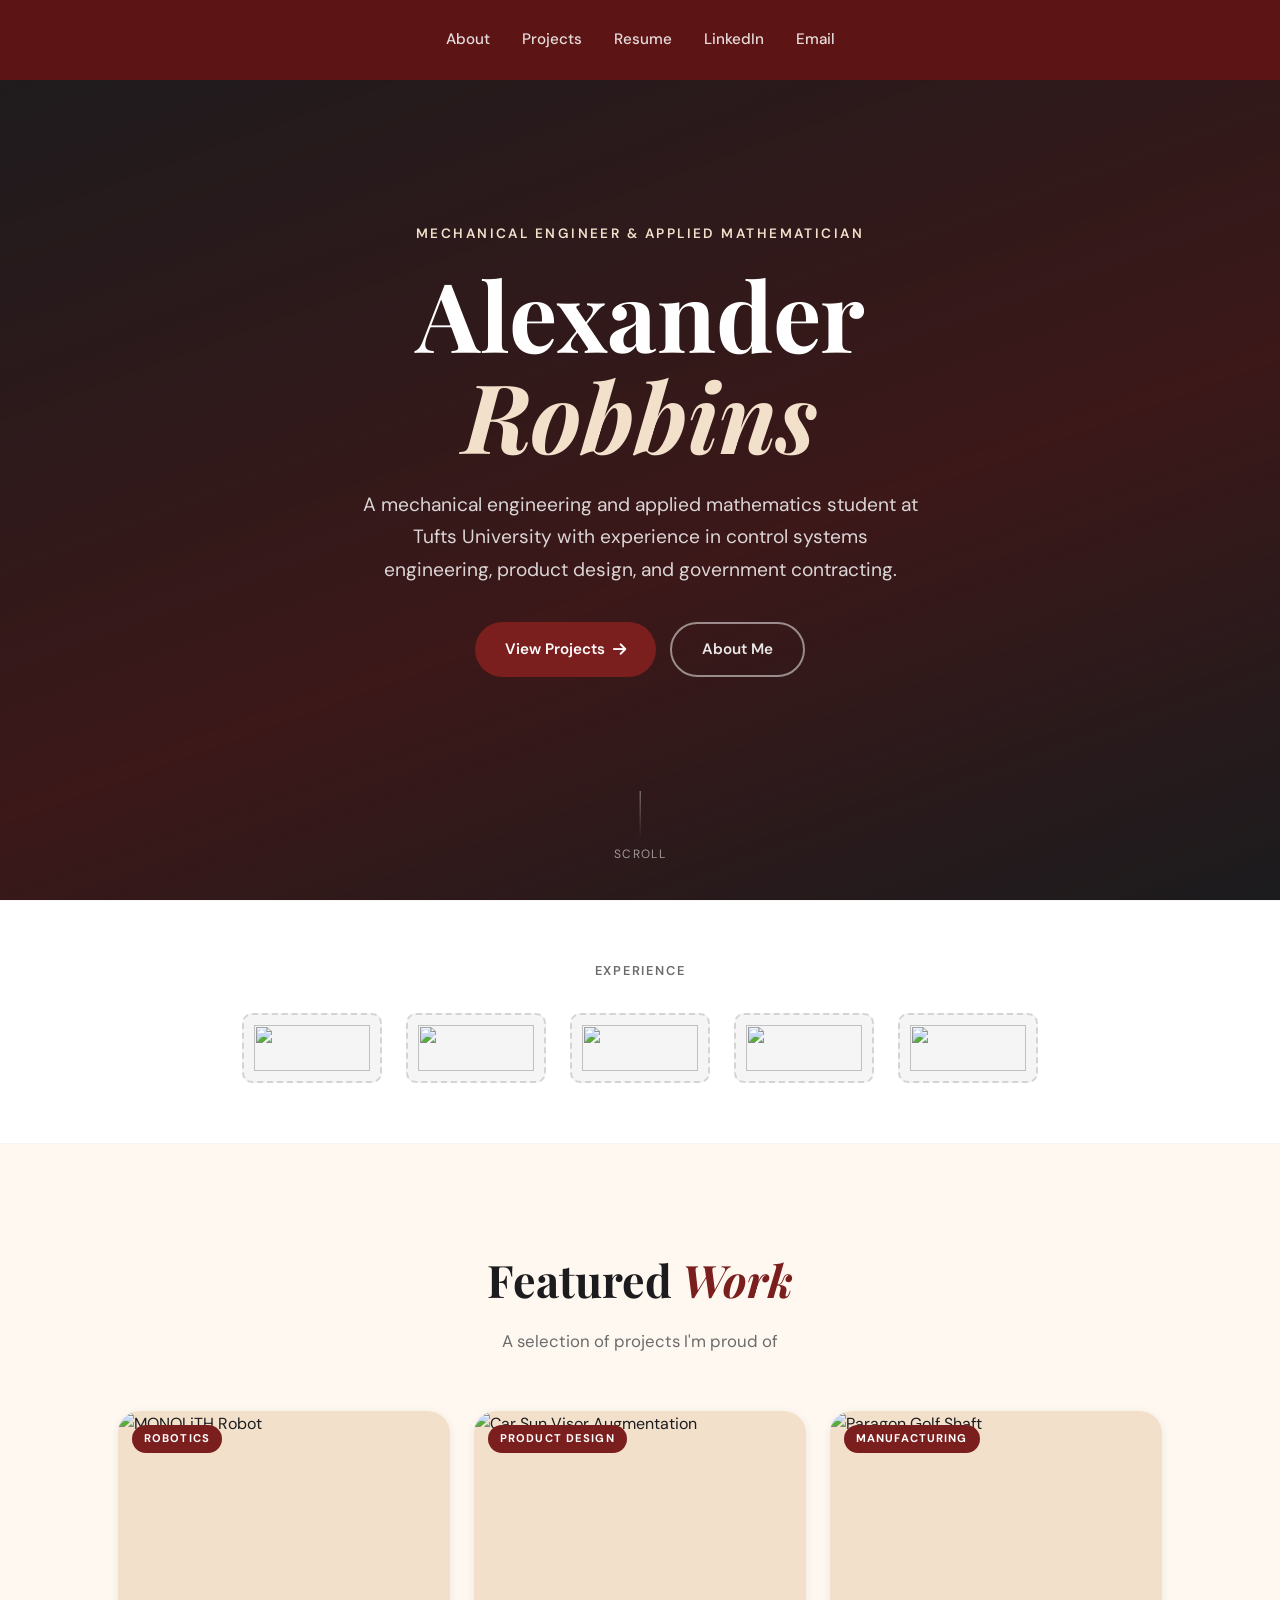
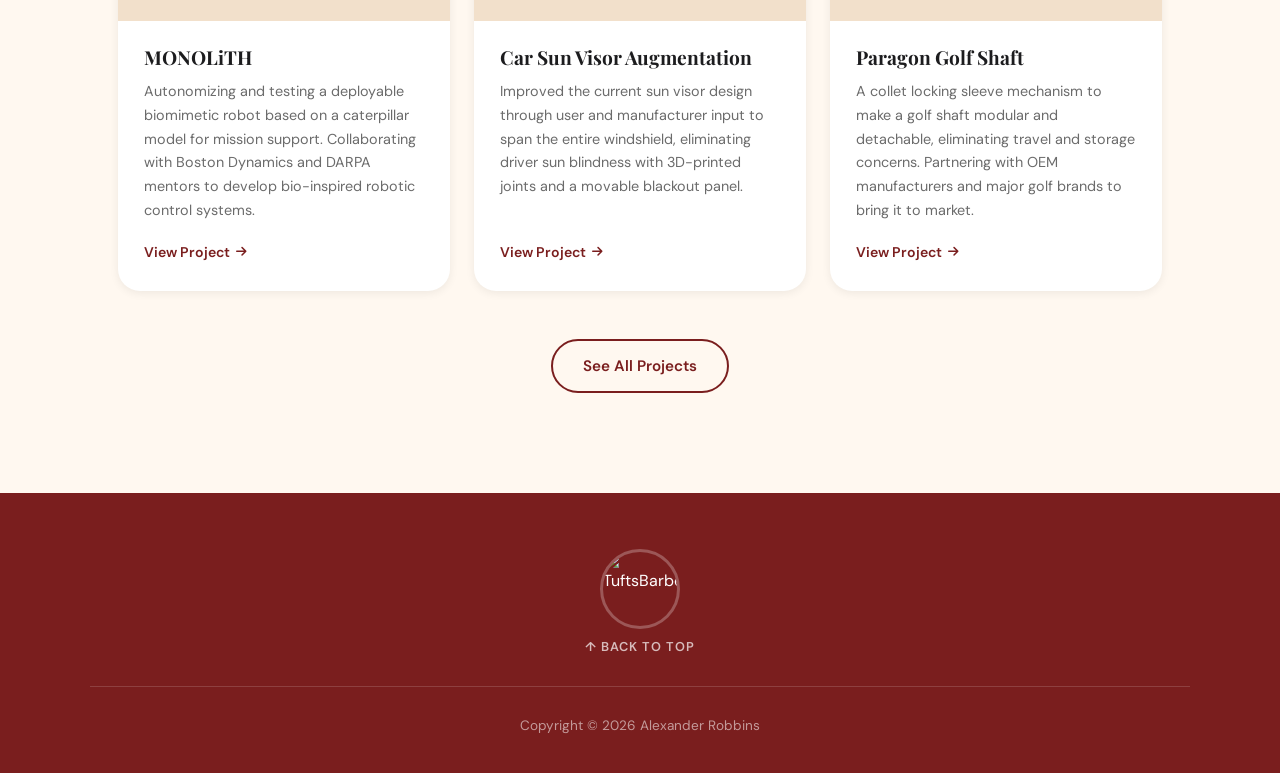
==== index.html @ dc8f38fe "Add files via upload" ====
<!DOCTYPE html>
<html lang="en">
<head>
  <meta charset="UTF-8">
  <meta name="viewport" content="width=device-width, initial-scale=1.0">
  <title>Alexander Robbins — Mechanical Engineer</title>
  <link rel="stylesheet" href="./styles.css">
  <!-- Font Awesome for icons -->
  <link href="https://cdnjs.cloudflare.com/ajax/libs/font-awesome/6.0.0/css/all.min.css" rel="stylesheet">
</head>

<body>

  <!-- ═══════════════════════════════════════════════
       NAVIGATION
       ═══════════════════════════════════════════════ -->
  <nav id="navbar">
    <div class="nav__inner">
      <!-- Left: Name -->
      <a href="index.html" class="nav__logo">Alexander Robbins</a>

      <!-- Right: Links -->
      <ul class="nav__links" id="navLinks">
        <li><a href="index.html"   class="nav__link">Home</a></li>
        <li><a href="./images/Alexander Robbins Resume Feb 2026.pdf" target="_blank" class="nav__link">Resume</a></li>
        <li><a href="projects.html" class="nav__link">Projects</a></li>
        <li><a href="contact.html" class="nav__link">Contact Me</a></li>
      </ul>

      <!-- Mobile hamburger -->
      <button class="nav__hamburger" id="hamburger" aria-label="Toggle menu">
        <span></span><span></span><span></span>
      </button>
    </div>
  </nav>

  <!-- ═══════════════════════════════════════════════
       HERO — full-screen background photo
       REPLACE: swap ./images/hero-bg.jpg with your
       preferred background photo
       ═══════════════════════════════════════════════ -->
  <section class="hero">
    <!-- Background image — REPLACE src with your photo -->
    <div class="hero__bg" style="background-image: url('./images/legos.JPEG');"></div>
    <div class="hero__overlay"></div>

    <div class="hero__content">
      <p class="hero__eyebrow">Mechanical Engineer &amp; Applied Mathematician</p>

      <h1 class="hero__name">
        Alexander<br><em>Robbins</em>
      </h1>

      <p class="hero__blurb">
        A mechanical engineering and applied mathematics student at Tufts University
        with experience in control systems engineering, product design, and government contracting.
      </p>

      <div class="hero__cta">
        <a href="projects.html" class="btn btn--primary">
          View Projects <i class="fas fa-arrow-right"></i>
        </a>
        <a href="aboutme.html" class="btn btn--outline" style="color: rgba(255,255,255,0.9); border-color: rgba(255,255,255,0.5);">
          About Me
        </a>
      </div>
    </div>

    <!-- Scroll cue -->
    <div class="hero__scroll">
      <div class="hero__scroll-line"></div>
      <span>Scroll</span>
    </div>
  </section>

  <!-- ═══════════════════════════════════════════════
       EXPERIENCE — company logo strip
       HOW TO USE: Inside each .logo-placeholder div,
       add an <img src="./images/company-logo.png">
       and remove the <span> text. The grey box will
       disappear and your logo will fill the space.
       ═══════════════════════════════════════════════ -->
  <section class="experience">
    <div class="experience__label">Experience</div>
    <div class="experience__logos">

      <!-- REPLACE EACH: add <img src="./images/[logo].png"> inside, remove <span> -->
      <div class="logo-placeholder">
        <img src="./images/rtxlogo.png">
      </div>
      <div class="logo-placeholder">
        <img src="./images/oxbow.png">
      </div>
      <div class="logo-placeholder">
        <img src="./images/tuftslogo.png">      
    </div>
      <div class="logo-placeholder">
        <img src="./images/ewblogo.jpg">      
    </div>
      <div class="logo-placeholder">
        <img src="./images/dhhslogo.png">      
      </div>

    </div>
  </section>

  <!-- ═══════════════════════════════════════════════
       FEATURED PROJECTS
       Three highlighted projects on the home page
       ═══════════════════════════════════════════════ -->
  <section class="featured section">
    <div class="container">
      <h2 class="section-title">Featured <span>Work</span></h2>
      <p class="section-subtitle">A selection of projects I'm proud of</p>

      <div class="featured__grid">

        <!-- ── Featured Card 1: MONOLiTH ── -->
        <div class="featured-card reveal">
          <div class="featured-card__img-wrap">
            <!-- REPLACE: ./images/monolith.jpg -->
            <img src="./images/monolith.png" alt="MONOLiTH Robot">
            <span class="featured-card__badge">Robotics</span>
          </div>
          <div class="featured-card__body">
            <h3 class="featured-card__title">MONOLiTH</h3>
            <p class="featured-card__desc">
              Autonomizing and testing a deployable biomimetic robot based on a caterpillar
              model for mission support. Collaborating with Boston Dynamics and DARPA mentors
              to develop bio-inspired robotic control systems.
            </p>
            <!-- REPLACE href with link to project report or page -->
            <a href="https://par.nsf.gov/servlets/purl/10316323" class="featured-card__link">
              View Project <i class="fas fa-arrow-right"></i>
            </a>
          </div>
        </div>

        <!-- ── Featured Card 2: Car Sun Visor ── -->
        <div class="featured-card reveal reveal--delay-2">
          <div class="featured-card__img-wrap">
            <!-- REPLACE: ./images/sunvisor.jpg -->
            <img src="./images/sunvisor.webp" alt="Car Sun Visor Augmentation">
            <span class="featured-card__badge">Product Design</span>
          </div>
          <div class="featured-card__body">
            <h3 class="featured-card__title">Car Sun Visor Augmentation</h3>
            <p class="featured-card__desc">
              Improved the current sun visor design through user and manufacturer input to
              span the entire windshield, eliminating driver sun blindness with 3D-printed
              joints and a movable blackout panel.
            </p>
            <!-- REPLACE href -->
            <a href="#" class="featured-card__link">
              View Project <i class="fas fa-arrow-right"></i>
            </a>
          </div>
        </div>

        <!-- ── Featured Card 3: Paragon Golf Shaft ── -->
        <div class="featured-card reveal reveal--delay-3">
          <div class="featured-card__img-wrap">
            <!-- REPLACE: ./images/paragon.jpg -->
            <img src="./images/paragondiagram.png" alt="Paragon Golf Shaft">
            <span class="featured-card__badge">Manufacturing</span>
          </div>
          <div class="featured-card__body">
            <h3 class="featured-card__title">Paragon Golf Shaft</h3>
            <p class="featured-card__desc">
              A collet locking sleeve mechanism to make a golf shaft modular and detachable,
              eliminating travel and storage concerns. Partnering with OEM manufacturers and
              major golf brands to bring it to market.
            </p>
            <!-- REPLACE href -->
            <a href="/images/golf_shaft_oem_deck_1.pptx" class="featured-card__link">
              View Project <i class="fas fa-arrow-right"></i>
            </a>
          </div>
        </div>

      </div>

      <div class="featured__cta">
        <a href="projects.html" class="btn btn--outline">See All Projects</a>
      </div>
    </div>
  </section>

  <!-- ═══════════════════════════════════════════════
       FOOTER
       ═══════════════════════════════════════════════ -->
  <footer>
    <div class="footer__inner">

      <!-- TuftsBarber logo — click scrolls to top -->
      <a href="#" class="footer__logo-wrap" aria-label="Back to top">
        <!-- REPLACE: ./images/tuftsbarber.png -->
        <img src="./images/tuftsbarber.png" alt="TuftsBarber" class="footer__logo-img">
        <span class="footer__back-top">↑ Back to Top</span>
      </a>

      <nav class="footer__links">
        <a href="aboutme.html"  class="footer__link">About</a>
        <a href="projects.html" class="footer__link">Projects</a>
        <a href="./images/Alexander Robbins Resume Feb 2026.pdf" target="_blank" class="footer__link">Resume</a>
        <a href="https://www.linkedin.com/in/alexander-h-robbins" target="_blank" class="footer__link">LinkedIn</a>
        <a href="mailto:alexanderrobbins@gmail.com" class="footer__link">Email</a>
      </nav>

      <div class="footer__divider"></div>
      <p class="footer__copyright">Copyright &copy; 2026 Alexander Robbins</p>
    </div>
  </footer>

  <!-- ═══════════════════════════════════════════════
       JAVASCRIPT
       ═══════════════════════════════════════════════ -->
  <script>
    // ── Navbar: add .scrolled class after user scrolls down ──
    const navbar = document.getElementById('navbar');
    window.addEventListener('scroll', () => {
      navbar.classList.toggle('scrolled', window.scrollY > 40);
    });

    // ── Mobile hamburger toggle ──
    const hamburger = document.getElementById('hamburger');
    const navLinks  = document.getElementById('navLinks');
    hamburger.addEventListener('click', () => {
      navLinks.classList.toggle('open');
    });
    // Close menu when a link is clicked
    navLinks.querySelectorAll('.nav__link').forEach(link => {
      link.addEventListener('click', () => navLinks.classList.remove('open'));
    });

    // ── Scroll-reveal: watch .reveal elements ──
    const observer = new IntersectionObserver((entries) => {
      entries.forEach(e => {
        if (e.isIntersecting) {
          e.target.classList.add('visible');
          observer.unobserve(e.target);
        }
      });
    }, { threshold: 0.12 });
    document.querySelectorAll('.reveal').forEach(el => observer.observe(el));
  </script>

</body>
</html>
---- styles.css ----
/* ============================================================
   ALEXANDER ROBBINS — PORTFOLIO
   styles.css  |  Shared across all pages
   ============================================================ */

@import url('https://fonts.googleapis.com/css2?family=Playfair+Display:ital,wght@0,400;0,600;0,700;1,400&family=DM+Sans:opsz,wght@9..40,300;9..40,400;9..40,500;9..40,600&display=swap');

/* ─── CSS VARIABLES ─────────────────────────────────────────── */
:root {
  --brown:         #7A1E1E;   /* primary accent */
  --brown-dark:    #5C1414;   /* hover / deeper brown */
  --brown-hover:   #9B2A2A;
  --cream:         #FFF8F0;   /* page background */
  --cream-dark:    #F2E0CB;   /* section tint */
  --white:         #FFFFFF;
  --dark:          #1C1C1E;
  --mid:           #4A4A4A;
  --gray-600:      #6B6B6B;
  --gray-300:      #D4D4D4;
  --gray-100:      #F5F5F5;
  --font-display:  'Playfair Display', Georgia, serif;
  --font-body:     'DM Sans', system-ui, sans-serif;
  --ease:          all 300ms ease;
  --ease-slow:     all 500ms ease;
  --shadow-sm:     0 2px 10px rgba(0,0,0,0.07);
  --shadow-md:     0 8px 32px rgba(0,0,0,0.11);
  --shadow-lg:     0 20px 64px rgba(0,0,0,0.16);
  --radius:        14px;
  --radius-lg:     22px;
  --nav-height:    80px;
}

/* ─── RESET ─────────────────────────────────────────────────── */
*, *::before, *::after {
  margin: 0;
  padding: 0;
  box-sizing: border-box;
}

html {
  scroll-behavior: smooth;
  font-size: 16px;
}

body {
  font-family: var(--font-body);
  background-color: var(--cream);
  color: var(--dark);
  line-height: 1.6;
  -webkit-font-smoothing: antialiased;
}

img { display: block; max-width: 100%; }
li  { list-style: none; }
a   { text-decoration: none; color: inherit; }

/* ─── UTILITY ────────────────────────────────────────────────── */
.container {
  max-width: 1100px;
  margin: 0 auto;
  padding: 0 28px;
}

.section-title {
  font-family: var(--font-display);
  font-size: clamp(2rem, 4vw, 2.8rem);
  font-weight: 700;
  color: var(--dark);
  text-align: center;
  margin-bottom: 12px;
}

.section-title span {
  color: var(--brown);
  font-style: italic;
}

.section-subtitle {
  text-align: center;
  color: var(--gray-600);
  font-size: 1.05rem;
  font-weight: 400;
  margin-bottom: 56px;
}

.text-brown { color: var(--brown); }

/* ─── NAVIGATION ────────────────────────────────────────────── */
nav {
  position: fixed;
  top: 0;
  left: 0;
  width: 100%;
  height: var(--nav-height);
  z-index: 9999;
  overflow: visible;
  background: var(--brown-dark);
  backdrop-filter: blur(14px);
  border-bottom: 1px solid rgba(122, 30, 30, 0.10);
  display: flex;
  align-items: center;
  transition: var(--ease);
}

nav.scrolled {
  background: rgba(255, 248, 240);
  box-shadow: var(--shadow-sm);
}

.nav__inner {
  max-width: 1100px;
  width: 100%;
  margin: 0 auto;
  padding: 0 28px;
  display: flex;
  justify-content: space-between;
  align-items: center;
}

/* Name / logo on left */
.nav__logo {
  font-family: var(--font-display);
  font-size: 1.35rem;
  font-weight: 700;
  color: var(--brown);
  letter-spacing: -0.01em;
  white-space: nowrap;
}

/* Links on right */
.nav__links {
  display: flex;
  align-items: center;
  gap: 8px;
}

.nav__link {
  font-size: 0.9rem;
  font-weight: 500;
  color: var(--brown);
  padding: 8px 14px;
  border-radius: 8px;
  transition: var(--ease);
  position: relative;
}

.nav__link::after {
  content: '';
  position: absolute;
  bottom: 4px;
  left: 14px;
  right: 14px;
  height: 2px;
  background: var(--brown);
  border-radius: 2px;
  transform: scaleX(0);
  transform-origin: left;
  transition: transform 280ms ease;
}

.nav__link:hover { color: var(--brown); }
.nav__link:hover::after { transform: scaleX(1); }

/* Contact pill button */
.nav__link--pill {
  background: var(--brown);
  color: var(--white) !important;
  padding: 9px 22px;
  border-radius: 50px;
  font-weight: 600;
  transition: var(--ease);
}

.nav__link--pill::after { display: none; }

.nav__link--pill:hover {
  background: var(--brown-dark);
  transform: translateY(-1px);
  box-shadow: 0 4px 16px rgba(122,30,30,0.3);
}

/* Mobile hamburger */
.nav__hamburger {
  display: none;
  flex-direction: column;
  gap: 5px;
  cursor: pointer;
  padding: 4px;
  background: none;
  border: none;
}

.nav__hamburger span {
  display: block;
  width: 24px;
  height: 2px;
  background: var(--brown);
  border-radius: 2px;
  transition: var(--ease);
}

/* ─── FOOTER ─────────────────────────────────────────────────── */
footer {
  background: var(--brown);
  color: var(--white);
  padding: 56px 28px 36px;
}

.footer__inner {
  max-width: 1100px;
  margin: 0 auto;
  display: flex;
  flex-direction: column;
  align-items: center;
  gap: 28px;
}

.footer__logo-wrap {
  display: flex;
  flex-direction: column;
  align-items: center;
  gap: 8px;
  cursor: pointer;
  transition: var(--ease);
}

.footer__logo-wrap:hover { transform: translateY(-3px); }

.footer__logo-img {
  width: 80px;
  height: 80px;
  border-radius: 50%;
  object-fit: cover;
  border: 3px solid rgba(255,255,255,0.25);
}

.footer__back-top {
  font-size: 0.8rem;
  font-weight: 600;
  color: rgba(255,255,255,0.7);
  letter-spacing: 0.08em;
  text-transform: uppercase;
}

.footer__links {
  display: flex;
  gap: 32px;
  flex-wrap: wrap;
  justify-content: center;
}

.footer__link {
  color: rgba(255,255,255,0.85);
  font-size: 0.95rem;
  font-weight: 500;
  transition: var(--ease);
  position: relative;
}

.footer__link::after {
  content: '';
  position: absolute;
  bottom: -2px;
  left: 0;
  right: 0;
  height: 1px;
  background: rgba(255,255,255,0.5);
  transform: scaleX(0);
  transition: transform 280ms ease;
}

.footer__link:hover { color: var(--white); }
.footer__link:hover::after { transform: scaleX(1); }

.footer__divider {
  width: 100%;
  height: 1px;
  background: rgba(255,255,255,0.15);
}

.footer__copyright {
  font-size: 0.85rem;
  color: rgba(255,255,255,0.55);
}

/* ─── PAGE HEADER BANNER (used on inner pages) ──────────────── */
.page-header {
  padding-top: calc(var(--nav-height) + 64px);
  padding-bottom: 48px;
  text-align: center;
}

/* ─── SECTION SPACING ───────────────────────────────────────── */
.section {
  padding: 100px 0;
}

.section--alt {
  background: var(--white);
}

.section--cream {
  background: var(--cream-dark);
}

/* ─── BUTTONS ────────────────────────────────────────────────── */
.btn {
  display: inline-flex;
  align-items: center;
  gap: 8px;
  padding: 13px 30px;
  border-radius: 50px;
  font-family: var(--font-body);
  font-size: 0.95rem;
  font-weight: 600;
  cursor: pointer;
  border: none;
  transition: var(--ease);
}

.btn--primary {
  background: var(--brown);
  color: var(--white);
}

.btn--primary:hover {
  background: var(--brown-dark);
  transform: translateY(-2px);
  box-shadow: 0 6px 20px rgba(122,30,30,0.30);
}

.btn--outline {
  background: transparent;
  color: var(--brown);
  border: 2px solid var(--brown);
}

.btn--outline:hover {
  background: var(--brown);
  color: var(--white);
  transform: translateY(-2px);
}

/* ────────────────────────────────────────────────────────────────
   INDEX.HTML STYLES
   ──────────────────────────────────────────────────────────────── */

/* Hero */
.hero {
  position: relative;
  width: 100%;
  height: 100vh;
  min-height: 600px;
  display: flex;
  align-items: center;
  justify-content: center;
  overflow: hidden;
  background: var(--dark);
}

.hero__bg {
  position: absolute;
  inset: 0;
  background-image: url('./images/hero-bg.jpg'); /* REPLACE: your hero/background photo */
  background-size: cover;
  background-position: center top;
  background-repeat: no-repeat;
  transform: scale(1.03);
  animation: heroZoom 8s ease-out forwards;
}

@keyframes heroZoom {
  0%   { transform: scale(1.08); }
  100% { transform: scale(1.00); }
}

.hero__overlay {
  position: absolute;
  inset: 0;
  background: linear-gradient(
    160deg,
    rgba(28,28,30,0.65) 0%,
    rgba(92,20,20,0.50) 60%,
    rgba(28,28,30,0.70) 100%
  );
}

.hero__content {
  position: relative;
  z-index: 2;
  text-align: center;
  padding: 0 24px;
  max-width: 780px;
}

.hero__eyebrow {
  font-size: 0.85rem;
  font-weight: 600;
  letter-spacing: 0.18em;
  text-transform: uppercase;
  color: var(--cream-dark);
  margin-bottom: 18px;
  opacity: 0;
  animation: fadeUp 700ms 200ms forwards ease;
}

.hero__name {
  font-family: var(--font-display);
  font-size: clamp(3.2rem, 8vw, 6rem);
  font-weight: 700;
  color: var(--white);
  line-height: 1.05;
  margin-bottom: 24px;
  opacity: 0;
  animation: fadeUp 700ms 400ms forwards ease;
}

.hero__name em {
  color: var(--cream-dark);
  font-style: italic;
}

.hero__blurb {
  font-size: clamp(1rem, 2.2vw, 1.2rem);
  font-weight: 400;
  color: rgba(255,255,255,0.82);
  max-width: 560px;
  margin: 0 auto 36px;
  line-height: 1.7;
  opacity: 0;
  animation: fadeUp 700ms 600ms forwards ease;
}

.hero__cta {
  display: flex;
  gap: 14px;
  justify-content: center;
  flex-wrap: wrap;
  opacity: 0;
  animation: fadeUp 700ms 800ms forwards ease;
}

.hero__scroll {
  position: absolute;
  bottom: 36px;
  left: 50%;
  transform: translateX(-50%);
  display: flex;
  flex-direction: column;
  align-items: center;
  gap: 6px;
  color: rgba(255,255,255,0.55);
  font-size: 0.75rem;
  letter-spacing: 0.12em;
  text-transform: uppercase;
  animation: bounce 2s infinite 1.5s;
  z-index: 2;
}

.hero__scroll-line {
  width: 1px;
  height: 48px;
  background: linear-gradient(to bottom, rgba(255,255,255,0.5), transparent);
}

@keyframes bounce {
  0%, 100% { transform: translateX(-50%) translateY(0); }
  50%       { transform: translateX(-50%) translateY(8px); }
}

/* Experience strip */
.experience {
  background: var(--white);
  padding: 60px 0;
  border-top: 1px solid var(--gray-100);
  border-bottom: 1px solid var(--gray-100);
}

.experience__label {
  text-align: center;
  font-size: 0.8rem;
  font-weight: 600;
  letter-spacing: 0.14em;
  text-transform: uppercase;
  color: var(--gray-600);
  margin-bottom: 32px;
}

.experience__logos {
  display: flex;
  justify-content: center;
  align-items: center;
  gap: 24px;
  flex-wrap: wrap;
  padding: 0 28px;
}

/* Grey placeholder logo boxes */
.logo-placeholder {
  width: 140px;
  height: 70px;
  background: var(--gray-100);
  border: 2px dashed var(--gray-300);
  border-radius: 10px;
  display: flex;
  align-items: center;
  justify-content: center;
  transition: var(--ease);
  position: relative;
  overflow: hidden;
}

.logo-placeholder:hover {
  border-color: var(--brown);
  background: rgba(122,30,30,0.04);
}

/* When you replace with an actual <img>, it fills the box */
.logo-placeholder img {
  width: 100%;
  height: 100%;
  object-fit: contain;
  padding: 10px;
}

/* Shown only when no img child is present */
.logo-placeholder__text {
  font-size: 0.75rem;
  font-weight: 600;
  color: var(--gray-300);
  letter-spacing: 0.06em;
  text-transform: uppercase;
  pointer-events: none;
  user-select: none;
}

/* Featured projects on home page */
.featured {
  padding: 100px 0;
  background: var(--cream);
}

.featured__grid {
  display: grid;
  grid-template-columns: repeat(3, 1fr);
  gap: 24px;
  margin-top: 0;
}

.featured-card {
  background: var(--white);
  border-radius: var(--radius-lg);
  overflow: hidden;
  box-shadow: var(--shadow-sm);
  transition: var(--ease-slow);
  display: flex;
  flex-direction: column;
}

.featured-card:hover {
  transform: translateY(-6px);
  box-shadow: var(--shadow-md);
}

.featured-card__img-wrap {
  position: relative;
  height: 210px;
  overflow: hidden;
  background: var(--cream-dark);
}

.featured-card__img-wrap img {
  width: 100%;
  height: 100%;
  object-fit: cover;
  transition: transform 600ms ease;
}

.featured-card:hover .featured-card__img-wrap img {
  transform: scale(1.06);
}

.featured-card__badge {
  position: absolute;
  top: 14px;
  left: 14px;
  background: var(--brown);
  color: var(--white);
  font-size: 0.7rem;
  font-weight: 700;
  letter-spacing: 0.1em;
  text-transform: uppercase;
  padding: 5px 12px;
  border-radius: 50px;
}

.featured-card__body {
  padding: 24px 26px 28px;
  display: flex;
  flex-direction: column;
  flex: 1;
}

.featured-card__title {
  font-family: var(--font-display);
  font-size: 1.2rem;
  font-weight: 700;
  color: var(--dark);
  margin-bottom: 10px;
  text-align: left;
  line-height: 1.3;
}

.featured-card__desc {
  font-size: 0.9rem;
  color: var(--gray-600);
  line-height: 1.65;
  flex: 1;
}

.featured-card__link {
  display: inline-flex;
  align-items: center;
  gap: 6px;
  margin-top: 18px;
  font-size: 0.88rem;
  font-weight: 600;
  color: var(--brown);
  transition: var(--ease);
}

.featured-card__link i { font-size: 0.75rem; transition: var(--ease); }

.featured-card__link:hover { color: var(--brown-dark); }
.featured-card__link:hover i { transform: translateX(3px); }

.featured__cta {
  text-align: center;
  margin-top: 48px;
}

/* ────────────────────────────────────────────────────────────────
   ABOUT ME PAGE STYLES
   ──────────────────────────────────────────────────────────────── */

.about-hero {
  padding-top: calc(var(--nav-height) + 72px);
  padding-bottom: 80px;
  background: var(--white);
}

.about-hero__inner {
  max-width: 900px;
  margin: 0 auto;
  padding: 0 28px;
  display: grid;
  grid-template-columns: 260px 1fr;
  gap: 64px;
  align-items: center;
}

.about-hero__photo-wrap {
  position: relative;
}

.about-hero__photo {
  width: 100%;
  aspect-ratio: 3/4;
  object-fit: cover;
  border-radius: var(--radius-lg);
  box-shadow: var(--shadow-md);
}

.about-hero__photo-accent {
  position: absolute;
  top: -10px;
  left: -10px;
  right: 10px;
  bottom: 10px;
  border: 3px solid var(--brown);
  border-radius: var(--radius-lg);
  z-index: -1;
  opacity: 0.3;
}

.about-hero__text {}

.about-hero__eyebrow {
  font-size: 0.8rem;
  font-weight: 600;
  letter-spacing: 0.16em;
  text-transform: uppercase;
  color: var(--brown);
  margin-bottom: 14px;
}

.about-hero__name {
  font-family: var(--font-display);
  font-size: clamp(2rem, 4vw, 2.8rem);
  font-weight: 700;
  color: var(--dark);
  margin-bottom: 20px;
  text-align: left;
  line-height: 1.15;
}

.about-hero__bio {
  font-size: 1.02rem;
  color: var(--mid);
  line-height: 1.75;
  margin-bottom: 16px;
}

/* Photo Collage */
.collage-section {
  padding: 80px 0;
  background: var(--cream);
}

.collage-grid {
  display: grid;
  grid-template-columns: repeat(3, 1fr);
  grid-template-rows: 220px 220px;
  gap: 14px;
  margin-top: 40px;
}

.collage-item {
  border-radius: var(--radius);
  overflow: hidden;
  background: var(--gray-100);
  border: 2px dashed var(--gray-300);
  display: flex;
  align-items: center;
  justify-content: center;
  font-size: 0.8rem;
  color: var(--gray-300);
  font-weight: 600;
  letter-spacing: 0.06em;
  text-transform: uppercase;
  transition: var(--ease);
  position: relative;
}

.collage-item:hover { border-color: var(--brown); }

.collage-item img {
  width: 100%;
  height: 100%;
  object-fit: cover;
}

/* Span first item wide */
.collage-item--wide { grid-column: span 2; }

/* Fun Facts */
.funfacts {
  padding: 80px 0;
  background: var(--white);
}

.funfacts__grid {
  display: grid;
  grid-template-columns: repeat(4, 1fr);
  gap: 20px;
  margin-top: 48px;
}

.funfact-card {
  background: var(--cream);
  border-radius: var(--radius-lg);
  padding: 36px 24px 32px;
  text-align: center;
  border: 1.5px solid var(--cream-dark);
  transition: var(--ease-slow);
  cursor: default;
}

.funfact-card:hover {
  border-color: var(--brown);
  transform: translateY(-4px);
  box-shadow: var(--shadow-md);
  background: var(--white);
}

.funfact-card__icon {
  font-size: 2.4rem;
  margin-bottom: 14px;
  display: block;
}

.funfact-card__title {
  font-family: var(--font-display);
  font-size: 1.1rem;
  font-weight: 700;
  color: var(--dark);
  margin-bottom: 10px;
  text-align: center;
}

.funfact-card__desc {
  font-size: 0.875rem;
  color: var(--gray-600);
  line-height: 1.6;
}

/* TuftsBarber card — special */
.funfact-card--barber .funfact-card__logo-wrap {
  width: 64px;
  height: 64px;
  margin: 0 auto 14px;
  border-radius: 50%;
  overflow: hidden;
  background: var(--gray-100);
  border: 2px dashed var(--gray-300);
  display: flex;
  align-items: center;
  justify-content: center;
}

.funfact-card--barber .funfact-card__logo-wrap img {
  width: 100%;
  height: 100%;
  object-fit: cover;
}

/* Skills */
.skills-section {
  padding: 80px 0;
  background: var(--cream);
}

.skills__categories {
  display: grid;
  grid-template-columns: repeat(3, 1fr);
  gap: 28px;
  margin-top: 48px;
}

.skills__category {
  background: var(--white);
  border-radius: var(--radius-lg);
  padding: 32px 28px;
  box-shadow: var(--shadow-sm);
}

.skills__category-title {
  font-family: var(--font-display);
  font-size: 1rem;
  font-weight: 700;
  color: var(--brown);
  margin-bottom: 20px;
  text-align: left;
  text-transform: uppercase;
  letter-spacing: 0.06em;
  font-style: normal;
  display: flex;
  align-items: center;
  gap: 10px;
}

.skills__category-title i {
  font-size: 1rem;
  color: var(--brown);
}

.skills__tags {
  display: flex;
  flex-wrap: wrap;
  gap: 9px;
}

.skill-tag {
  display: inline-block;
  padding: 7px 16px;
  background: var(--cream);
  border: 1.5px solid var(--cream-dark);
  border-radius: 50px;
  font-size: 0.82rem;
  font-weight: 500;
  color: var(--mid);
  transition: var(--ease);
}

.skill-tag:hover {
  background: var(--brown);
  border-color: var(--brown);
  color: var(--white);
  transform: translateY(-1px);
}

/* ────────────────────────────────────────────────────────────────
   PROJECTS PAGE STYLES
   ──────────────────────────────────────────────────────────────── */

.projects-page {
  padding-top: calc(var(--nav-height) + 64px);
  padding-bottom: 100px;
  background: var(--cream);
  min-height: 100vh;
}

.projects-header {
  text-align: center;
  padding-bottom: 56px;
}

/* 3-column grid */
.projects-grid {
  display: grid;
  grid-template-columns: repeat(3, 1fr);
  gap: 26px;
}

/* Individual project card */
.project-card {
  position: relative;
  border-radius: var(--radius-lg);
  overflow: hidden;
  background: var(--dark);
  box-shadow: var(--shadow-md);
  cursor: pointer;
  aspect-ratio: 4/3;
  /* Ensures future cards fill the grid cleanly */
}

.project-card__img {
  position: absolute;
  inset: 0;
  width: 100%;
  height: 100%;
  object-fit: cover;
  transition: transform 600ms ease, filter 450ms ease;
}

/* Permanent subtle gradient at the bottom (shows title always) */
.project-card__base-overlay {
  position: absolute;
  inset: 0;
  background: linear-gradient(
    to top,
    rgba(20,6,6,0.82) 0%,
    rgba(20,6,6,0.15) 50%,
    transparent 100%
  );
  z-index: 1;
}

/* Hover overlay */
.project-card__hover-overlay {
  position: absolute;
  inset: 0;
  background: linear-gradient(
    to top,
    rgba(92,20,20,0.93) 0%,
    rgba(92,20,20,0.70) 50%,
    rgba(28,28,30,0.55) 100%
  );
  opacity: 0;
  transition: opacity 400ms ease;
  z-index: 2;
}

/* Title — always visible at bottom */
.project-card__title-bar {
  position: absolute;
  bottom: 0;
  left: 0;
  right: 0;
  padding: 20px 22px;
  z-index: 3;
  transition: transform 400ms ease, opacity 300ms ease;
}

.project-card__title {
  font-family: var(--font-display);
  font-size: 1.15rem;
  font-weight: 700;
  color: var(--white);
  line-height: 1.25;
  text-align: left;
}

.project-card__tags {
  display: flex;
  flex-wrap: wrap;
  gap: 6px;
  margin-top: 8px;
}

.project-card__tag {
  font-size: 0.7rem;
  font-weight: 600;
  color: var(--cream-dark);
  letter-spacing: 0.05em;
}

.project-card__tag:not(:last-child)::after {
  content: ' ·';
  margin-left: 6px;
}

/* Description panel — slides up on hover */
.project-card__desc {
  position: absolute;
  bottom: 0;
  left: 0;
  right: 0;
  padding: 28px 26px 24px;
  z-index: 4;
  transform: translateY(20px);
  opacity: 0;
  transition: transform 400ms ease, opacity 350ms ease;
}

.project-card__desc-text {
  font-size: 0.88rem;
  color: rgba(255,255,255,0.88);
  line-height: 1.65;
  margin-bottom: 16px;
}

.project-card__action {
  display: inline-flex;
  align-items: center;
  gap: 8px;
  color: var(--cream-dark);
  font-size: 0.85rem;
  font-weight: 600;
  transition: var(--ease);
}

.project-card__action i { font-size: 0.8rem; }
.project-card__action:hover { color: var(--white); }

/* --- Hover state --- */
.project-card:hover .project-card__img {
  transform: scale(1.07);
  filter: brightness(0.75);
}

.project-card:hover .project-card__hover-overlay { opacity: 1; }

.project-card:hover .project-card__title-bar {
  transform: translateY(-160px);  /* slides title up, out of the way */
  opacity: 0;
}

.project-card:hover .project-card__desc {
  transform: translateY(0);
  opacity: 1;
}

/* ────────────────────────────────────────────────────────────────
   CONTACT PAGE STYLES
   ──────────────────────────────────────────────────────────────── */

.contact-page {
  padding-top: calc(var(--nav-height) + 72px);
  padding-bottom: 120px;
  min-height: 100vh;
  background: var(--cream);
}

.contact-header {
  text-align: center;
  margin-bottom: 72px;
}

.contact-cards {
  display: flex;
  justify-content: center;
  gap: 28px;
  flex-wrap: wrap;
}

.contact-card {
  background: var(--white);
  border-radius: var(--radius-lg);
  padding: 44px 48px;
  text-align: center;
  box-shadow: var(--shadow-sm);
  border: 1.5px solid var(--gray-100);
  transition: var(--ease-slow);
  min-width: 260px;
  display: flex;
  flex-direction: column;
  align-items: center;
  gap: 16px;
}

.contact-card:hover {
  transform: translateY(-6px);
  box-shadow: var(--shadow-md);
  border-color: var(--brown);
}

.contact-card__icon-wrap {
  width: 76px;
  height: 76px;
  border-radius: 50%;
  display: flex;
  align-items: center;
  justify-content: center;
  transition: var(--ease);
}

.contact-card--linkedin .contact-card__icon-wrap {
  background: rgba(10, 102, 194, 0.10);
}

.contact-card--gmail .contact-card__icon-wrap {
  background: rgba(220, 54, 30, 0.08);
}

.contact-card__icon-img {
  width: 44px;
  height: 44px;
  object-fit: contain;
}

/* Font Awesome fallback icons */
.contact-card__icon-fa {
  font-size: 2.4rem;
}

.contact-card--linkedin .contact-card__icon-fa { color: #0A66C2; }
.contact-card--gmail   .contact-card__icon-fa { color: #DC362E; }

.contact-card__label {
  font-family: var(--font-display);
  font-size: 1.1rem;
  font-weight: 700;
  color: var(--dark);
  text-align: center;
}

.contact-card__value {
  font-size: 0.9rem;
  color: var(--gray-600);
}

.contact-card__cta {
  margin-top: 8px;
  font-size: 0.875rem;
  font-weight: 600;
  color: var(--brown);
  display: inline-flex;
  align-items: center;
  gap: 6px;
  transition: var(--ease);
}

.contact-card:hover .contact-card__cta { color: var(--brown-dark); }

/* ────────────────────────────────────────────────────────────────
   SHARED ANIMATIONS
   ──────────────────────────────────────────────────────────────── */

@keyframes fadeUp {
  from { opacity: 0; transform: translateY(30px); }
  to   { opacity: 1; transform: translateY(0); }
}

@keyframes fadeIn {
  from { opacity: 0; }
  to   { opacity: 1; }
}

/* Scroll-reveal utility — add class via JS */
.reveal {
  opacity: 0;
  transform: translateY(28px);
  transition: opacity 600ms ease, transform 600ms ease;
}

.reveal.visible {
  opacity: 1;
  transform: translateY(0);
}

.reveal--delay-1 { transition-delay: 100ms; }
.reveal--delay-2 { transition-delay: 200ms; }
.reveal--delay-3 { transition-delay: 300ms; }
.reveal--delay-4 { transition-delay: 400ms; }

/* ────────────────────────────────────────────────────────────────
   RESPONSIVE — TABLET (≤ 900px)
   ──────────────────────────────────────────────────────────────── */
@media (max-width: 900px) {
  .featured__grid   { grid-template-columns: 1fr 1fr; }
  .projects-grid    { grid-template-columns: 1fr 1fr; }
  .funfacts__grid   { grid-template-columns: 1fr 1fr; }
  .skills__categories { grid-template-columns: 1fr; }
  .about-hero__inner {
    grid-template-columns: 1fr;
    gap: 36px;
    text-align: center;
  }
  .about-hero__name { text-align: center; }
  .about-hero__eyebrow { text-align: center; }
  .about-hero__photo-wrap { max-width: 240px; margin: 0 auto; }
  .collage-grid { grid-template-columns: 1fr 1fr; }
  .collage-item--wide { grid-column: span 1; }
}

/* ────────────────────────────────────────────────────────────────
   RESPONSIVE — MOBILE (≤ 600px)
   ──────────────────────────────────────────────────────────────── */
@media (max-width: 600px) {
  :root { --nav-height: 68px; }

  .nav__links { display: none; }
  .nav__links.open {
    display: flex;
    flex-direction: column;
    position: absolute;
    top: var(--nav-height);
    left: 0; right: 0;
    background: rgba(255,248,240,0.97);
    backdrop-filter: blur(16px);
    padding: 20px 28px 28px;
    border-bottom: 1px solid var(--gray-100);
    gap: 4px;
  }
  .nav__links.open .nav__link { padding: 12px 0; }
  .nav__links.open .nav__link--pill {
    margin-top: 8px;
    text-align: center;
  }
  .nav__hamburger { display: flex; }

  .hero__name { font-size: 2.8rem; }

  .featured__grid   { grid-template-columns: 1fr; }
  .projects-grid    { grid-template-columns: 1fr; }
  .funfacts__grid   { grid-template-columns: 1fr 1fr; }
  .collage-grid     { grid-template-columns: 1fr; }
  .collage-item--wide { grid-column: span 1; }
  .contact-cards    { flex-direction: column; align-items: center; }
  .contact-card     { min-width: 0; width: 100%; max-width: 320px; }
  .experience__logos { gap: 14px; }
  .logo-placeholder { width: 110px; height: 56px; }
  .skills__categories { grid-template-columns: 1fr; }
}
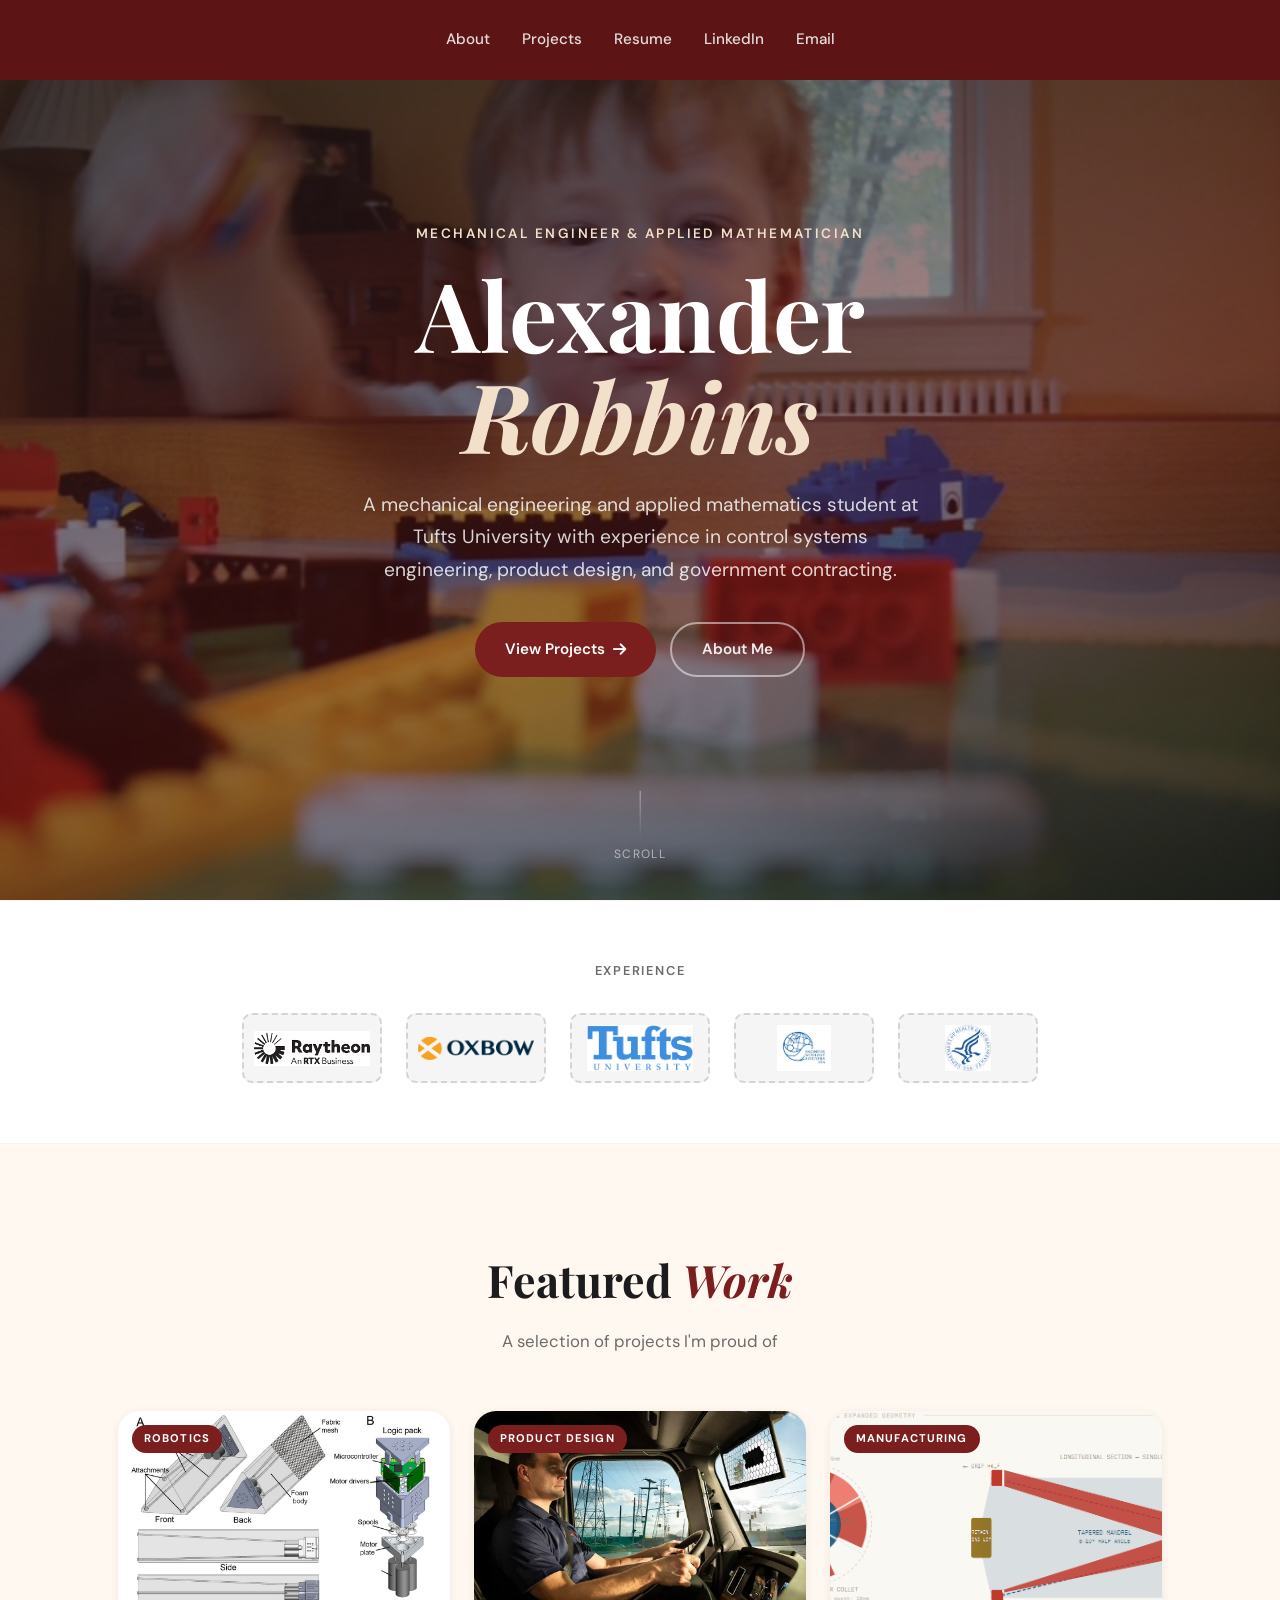
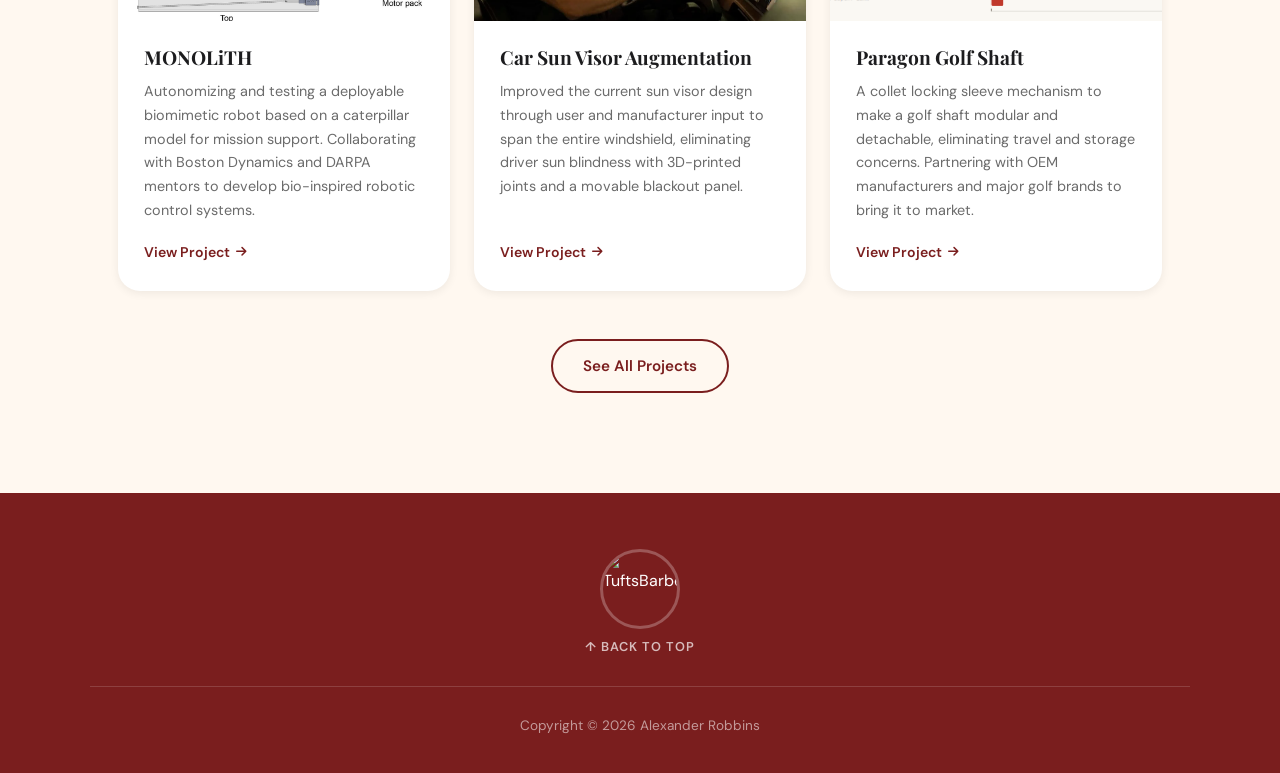
==== commit bc67aa2a: "Update index.html" ====
--- a/index.html
+++ b/index.html
@@ -22,7 +22,7 @@
       <!-- Right: Links -->
       <ul class="nav__links" id="navLinks">
         <li><a href="index.html"   class="nav__link">Home</a></li>
-        <li><a href="./images/Alexander Robbins Resume Feb 2026.pdf" target="_blank" class="nav__link">Resume</a></li>
+        <li><a href="Alexander Robbins Resume Feb 2026.pdf" target="_blank" class="nav__link">Resume</a></li>
         <li><a href="projects.html" class="nav__link">Projects</a></li>
         <li><a href="contact.html" class="nav__link">Contact Me</a></li>
       </ul>
@@ -41,7 +41,7 @@
        ═══════════════════════════════════════════════ -->
   <section class="hero">
     <!-- Background image — REPLACE src with your photo -->
-    <div class="hero__bg" style="background-image: url('./images/legos.JPEG');"></div>
+    <div class="hero__bg" style="background-image: url('legos.JPEG');"></div>
     <div class="hero__overlay"></div>
 
     <div class="hero__content">
@@ -86,19 +86,19 @@
 
       <!-- REPLACE EACH: add <img src="./images/[logo].png"> inside, remove <span> -->
       <div class="logo-placeholder">
-        <img src="./images/rtxlogo.png">
-      </div>
-      <div class="logo-placeholder">
-        <img src="./images/oxbow.png">
-      </div>
-      <div class="logo-placeholder">
-        <img src="./images/tuftslogo.png">      
-    </div>
-      <div class="logo-placeholder">
-        <img src="./images/ewblogo.jpg">      
-    </div>
-      <div class="logo-placeholder">
-        <img src="./images/dhhslogo.png">      
+        <img src="rtxlogo.png">
+      </div>
+      <div class="logo-placeholder">
+        <img src="oxbow.png">
+      </div>
+      <div class="logo-placeholder">
+        <img src="tuftslogo.png">      
+    </div>
+      <div class="logo-placeholder">
+        <img src="ewblogo.jpg">      
+    </div>
+      <div class="logo-placeholder">
+        <img src="dhhslogo.png">      
       </div>
 
     </div>
@@ -119,7 +119,7 @@
         <div class="featured-card reveal">
           <div class="featured-card__img-wrap">
             <!-- REPLACE: ./images/monolith.jpg -->
-            <img src="./images/monolith.png" alt="MONOLiTH Robot">
+            <img src="monolith.png" alt="MONOLiTH Robot">
             <span class="featured-card__badge">Robotics</span>
           </div>
           <div class="featured-card__body">
@@ -140,7 +140,7 @@
         <div class="featured-card reveal reveal--delay-2">
           <div class="featured-card__img-wrap">
             <!-- REPLACE: ./images/sunvisor.jpg -->
-            <img src="./images/sunvisor.webp" alt="Car Sun Visor Augmentation">
+            <img src="sunvisor.webp" alt="Car Sun Visor Augmentation">
             <span class="featured-card__badge">Product Design</span>
           </div>
           <div class="featured-card__body">
@@ -161,7 +161,7 @@
         <div class="featured-card reveal reveal--delay-3">
           <div class="featured-card__img-wrap">
             <!-- REPLACE: ./images/paragon.jpg -->
-            <img src="./images/paragondiagram.png" alt="Paragon Golf Shaft">
+            <img src="paragondiagram.png" alt="Paragon Golf Shaft">
             <span class="featured-card__badge">Manufacturing</span>
           </div>
           <div class="featured-card__body">
@@ -172,7 +172,7 @@
               major golf brands to bring it to market.
             </p>
             <!-- REPLACE href -->
-            <a href="/images/golf_shaft_oem_deck_1.pptx" class="featured-card__link">
+            <a href="golf_shaft_oem_deck_1.pptx" class="featured-card__link">
               View Project <i class="fas fa-arrow-right"></i>
             </a>
           </div>
@@ -246,4 +246,5 @@
   </script>
 
 </body>
-</html>+
+</html>
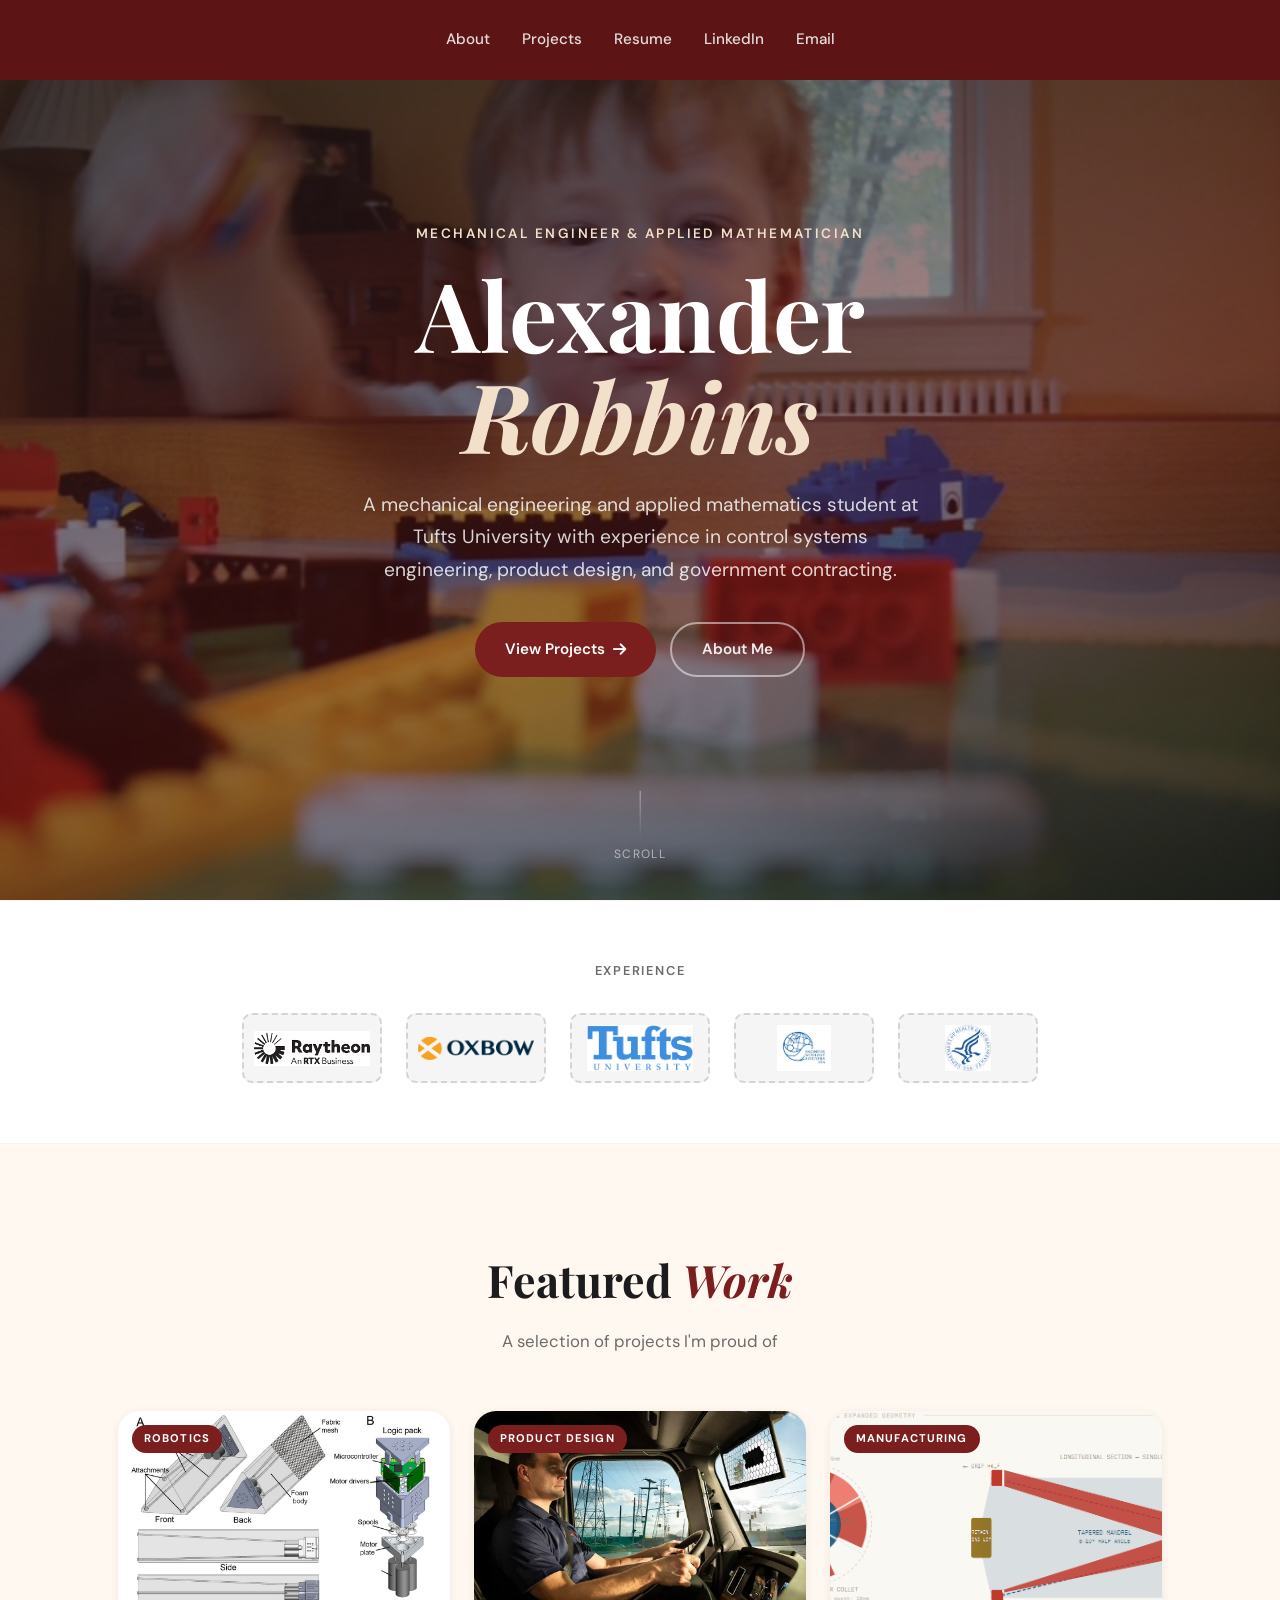
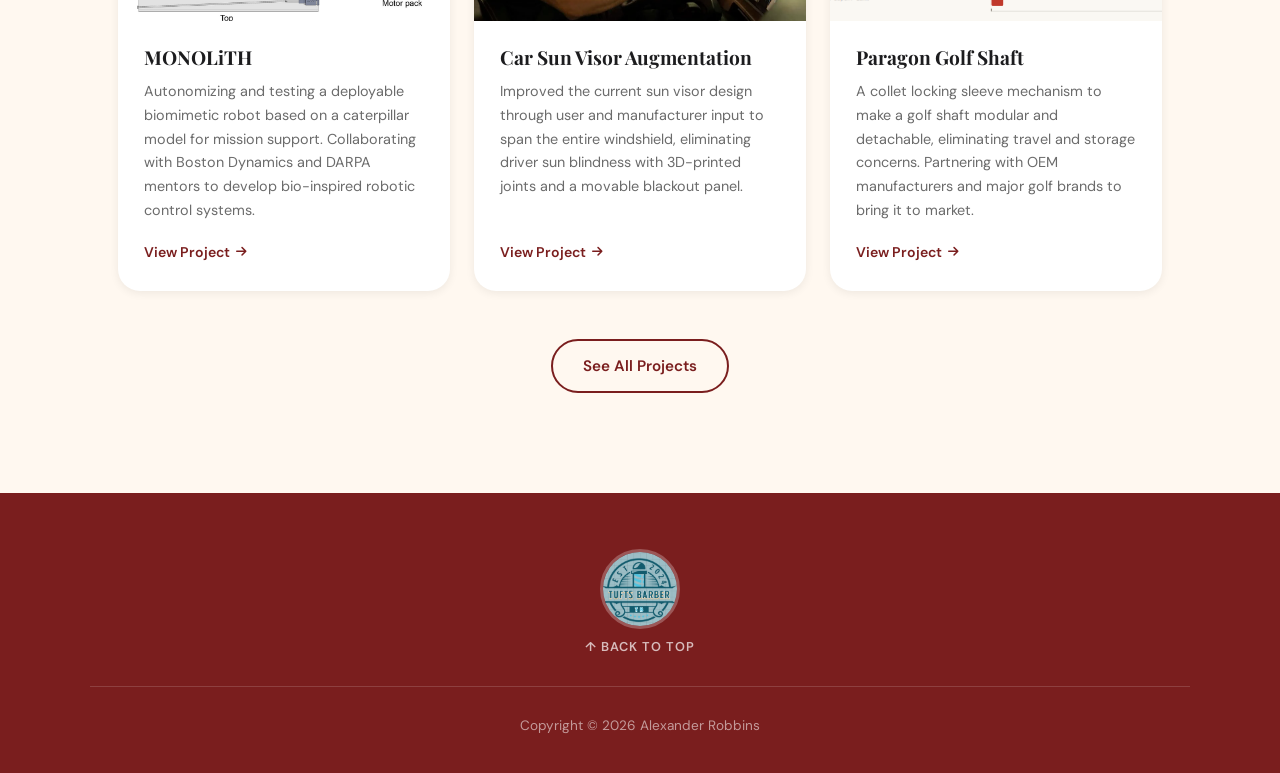
==== commit f0dba9dd: "Update index.html" ====
--- a/index.html
+++ b/index.html
@@ -195,14 +195,14 @@
       <!-- TuftsBarber logo — click scrolls to top -->
       <a href="#" class="footer__logo-wrap" aria-label="Back to top">
         <!-- REPLACE: ./images/tuftsbarber.png -->
-        <img src="./images/tuftsbarber.png" alt="TuftsBarber" class="footer__logo-img">
+        <img src="tuftsbarber.png" alt="TuftsBarber" class="footer__logo-img">
         <span class="footer__back-top">↑ Back to Top</span>
       </a>
 
       <nav class="footer__links">
         <a href="aboutme.html"  class="footer__link">About</a>
         <a href="projects.html" class="footer__link">Projects</a>
-        <a href="./images/Alexander Robbins Resume Feb 2026.pdf" target="_blank" class="footer__link">Resume</a>
+        <a href="Alexander Robbins Resume Feb 2026.pdf" target="_blank" class="footer__link">Resume</a>
         <a href="https://www.linkedin.com/in/alexander-h-robbins" target="_blank" class="footer__link">LinkedIn</a>
         <a href="mailto:alexanderrobbins@gmail.com" class="footer__link">Email</a>
       </nav>
@@ -248,3 +248,4 @@
 </body>
 
 </html>
+
